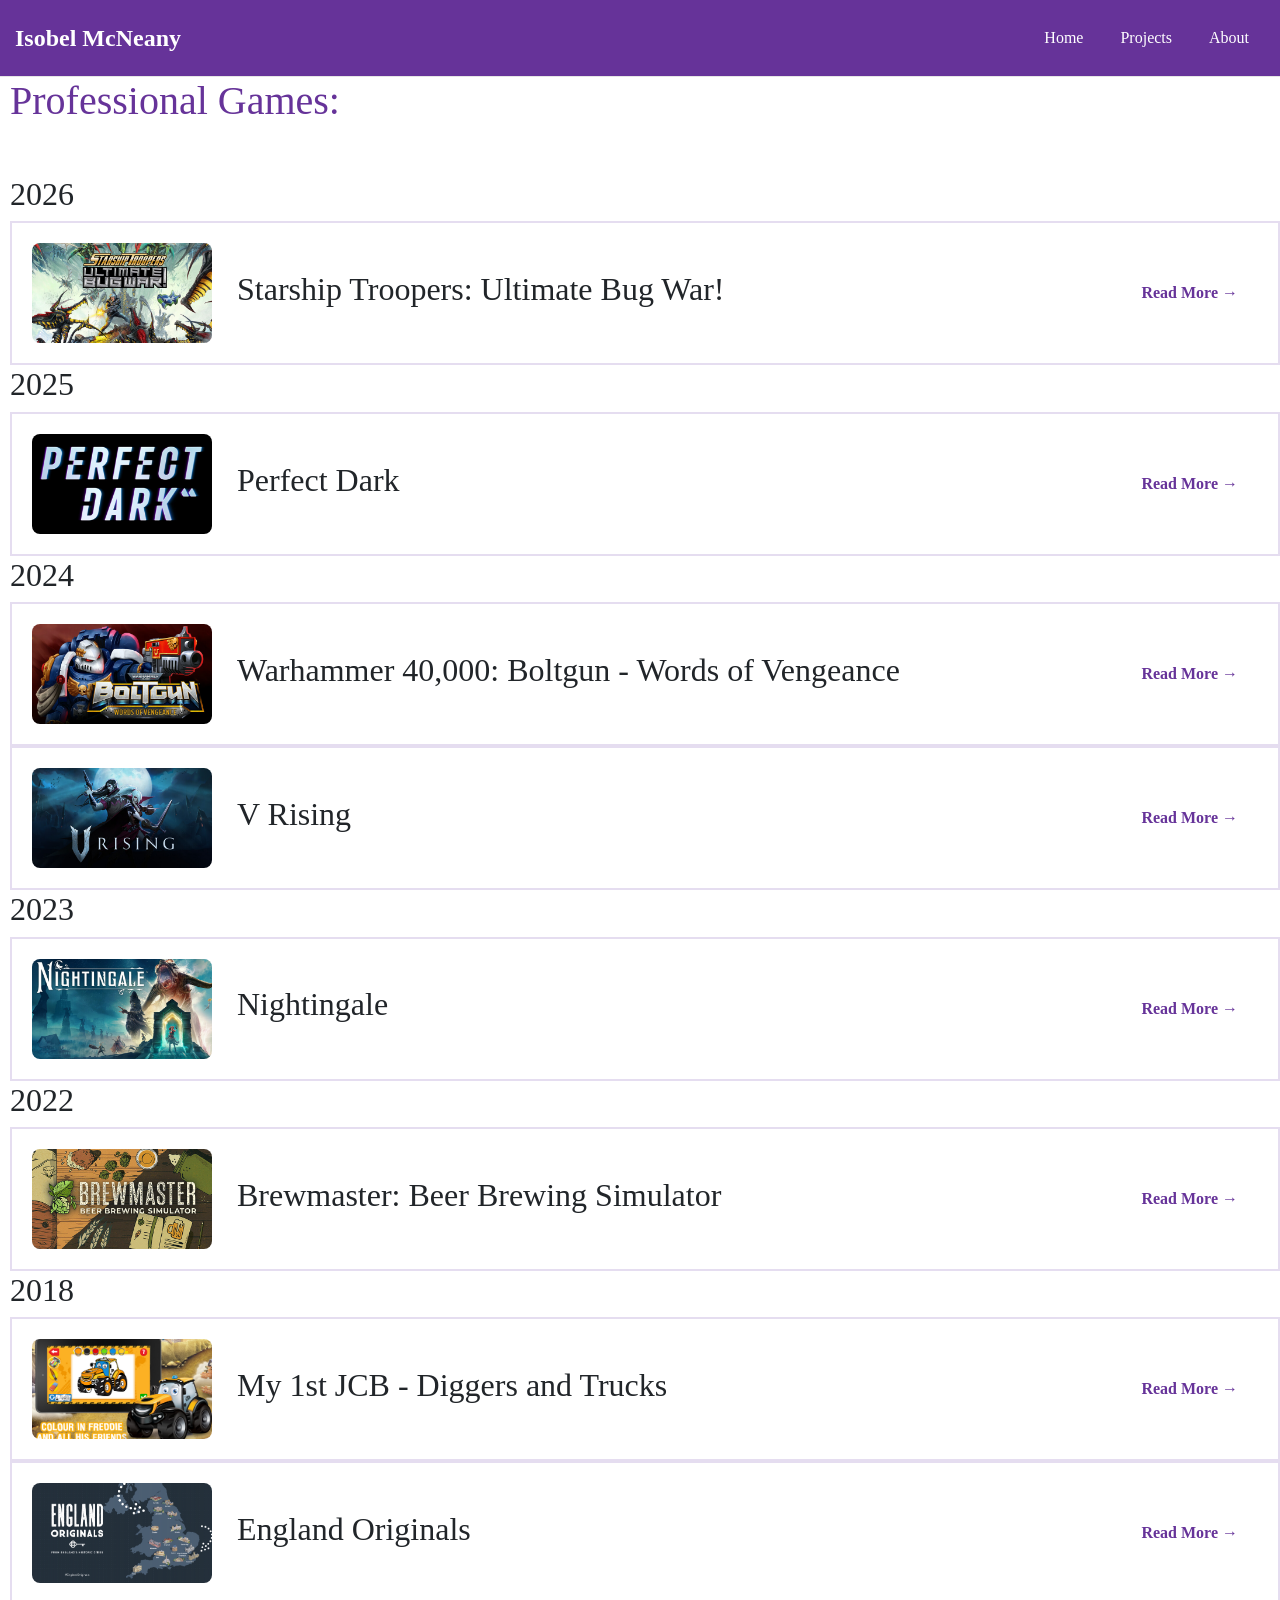
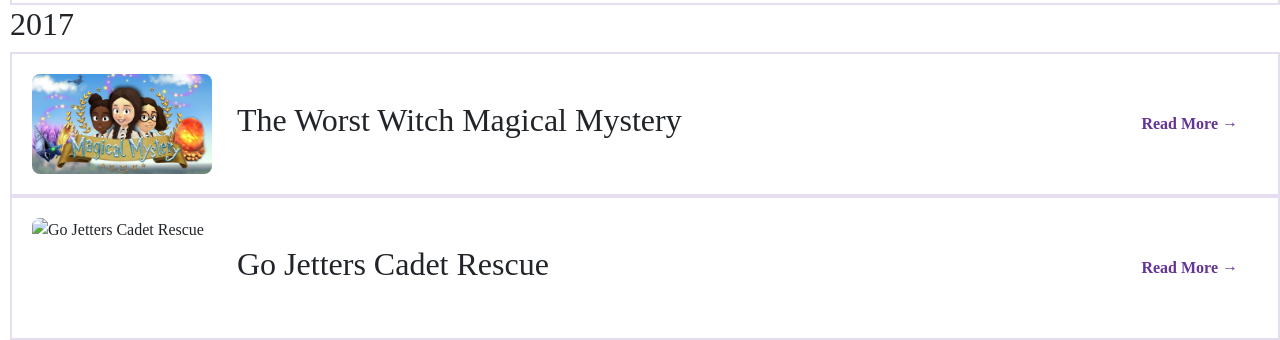
==== projects.html @ 50cb413b "Initial commit" ====
﻿<!DOCTYPE html>

<html lang="en">
<head>
    <meta charset="utf-8">

    <!-- http://getbootstrap.com/docs/5.3/ -->
    <link href="https://cdn.jsdelivr.net/npm/bootstrap@5.3.3/dist/css/bootstrap.min.css" rel="stylesheet" integrity="sha384-QWTKZyjpPEjISv5WaRU9OFeRpok6YctnYmDr5pNlyT2bRjXh0JMhjY6hW+ALEwIH" crossorigin="anonymous">
    <script src="https://cdn.jsdelivr.net/npm/bootstrap@5.3.3/dist/js/bootstrap.bundle.min.js" integrity="sha384-YvpcrYf0tY3lHB60NNkmXc5s9fDVZLESaAA55NDzOxhy9GkcIdslK1eN7N6jIeHz" crossorigin="anonymous"></script>

    <meta name="viewport" content="initial-scale=1, width=device-width">
    <link href="css/styles.css" rel="stylesheet">

    <title>Isobel McNeany Portfolio</title>

</head>

<body>

    <nav class="navbar">

        <div class="NavTitle"> <a href="index.html">Isobel McNeany </a></div>

        <div class="nav-links">
            <a href="index.html" class="nav-button">Home</a>
            <a class="nav-button" href="projects.html">Projects</a>
            <a href="about.html" class="nav-button">About</a>
        </div>
    </nav>

    <main>
        <div class="projects">
            <h1>Professional Games:</h1>

            <h2>2026</h2>

            <a href="Projects/STUBW.html" class="small-project">
                <!--box on right with logo/image then tile -->
                <img src="ProjectImages/STUBMain.jpg" alt="Starship Troopers: Ultimate Bug War">
                <div class="small-project-info">
                    <h2>Starship Troopers: Ultimate Bug War!</h2>
                    <span>Read More →</span>
                </div>
            </a>

            <h2>2025</h2>

            <a href="Projects/PerfectDark.html" class="small-project">
                <img src="ProjectImages/PerfectDarkMain.jpg" alt="Perfect Dark">
                <div class="small-project-info">
                    <h2>Perfect Dark</h2>
                    <span>Read More →</span>
                </div>
            </a>

            <h2>2024</h2>
            <a href="Projects/BoltgunWords.html" class="small-project">
                <img src="ProjectImages/WOVMain.jpg" alt="Warhammer 40,000: Boltgun - Words of Vengeance">
                <div class="small-project-info">
                    <h2>Warhammer 40,000: Boltgun - Words of Vengeance</h2>
                    <span>Read More →</span>
                </div>
            </a>

            <a href="Projects/VRising.html" class="small-project">
                <img src="ProjectImages/VRisingMain.jpg" alt="V Rising">
                <div class="small-project-info">
                    <h2>V Rising</h2>
                    <span>Read More →</span>
                </div>
            </a>

            <h2>2023</h2>
            <a href="Projects/Nightingale.html" class="small-project">
                <img src="ProjectImages/NightingaleMain.jpg" alt="Nightingale">
                <div class="small-project-info">
                    <h2>Nightingale</h2>
                    <span>Read More →</span>
                </div>
            </a>

            <h2>2022</h2>

            <a href="Projects/Brewmaster.html" class="small-project">
                <img src="ProjectImages/BrewmasterMain.jpg" alt="brewmaster">
                <div class="small-project-info">
                    <h2>Brewmaster: Beer Brewing Simulator</h2>
                    <span>Read More →</span>
                </div>
            </a>

            <h2>2018</h2>
            <a href="Projects/JCB.html" class="small-project">
                <img src="ProjectImages/MyFirstJCBMain.jpg" alt="My 1st JCB - Diggers and Trucks">
                <div class="small-project-info">
                    <h2>My 1st JCB - Diggers and Trucks</h2>
                    <span>Read More →</span>
                </div>
            </a>

            <a href="Projects/EnglandOriginals.html" class="small-project">
                <img src="ProjectImages/EnglandOriginals.png" alt="England Originals">
                <div class="small-project-info">
                    <h2>England Originals</h2>
                    <span>Read More →</span>
                </div>
            </a>

            <h2>2017</h2>
            <a href="Projects/WorstWitch.html" class="small-project">
                <img src="ProjectImages/WorstWitchMain.jpg" alt="The Worst Witch Magical Mystery">
                <div class="small-project-info">
                    <h2>The Worst Witch Magical Mystery</h2>
                    <span>Read More →</span>
                </div>
            </a>
            <a href="Projects/GoJetters.html" class="small-project">
                <img src="ProjectImages/GoJettersMain.jpg" alt="Go Jetters Cadet Rescue">
                <div class="small-project-info">
                    <h2>Go Jetters Cadet Rescue</h2>
                    <span>Read More →</span>
                </div>
            </a>

        </div>

        
    </main>
</body>

</html>
---- css/styles.css ----
body {
    font-family:'Cascadia Mono';
    background-color: white;
    display: flex;
    flex-direction: column;
    min-height: 100vh;
}

main {
   
}

/* Navbar */
.navbar {
    width: 100%;
    display: flex;
    justify-content: space-between;
    align-items: center;
    padding: 20px 15px;
    background-color: rebeccapurple;
    border-bottom: 1px solid #e5e5e5;
    z-index: 1000;

}

/* Title*/
.NavTitle a{
    font-size: 24px;
    font-weight: 700;
    color: white;
    text-decoration: none;
}


/* Navigation links */ 
.nav-links {
    display: flex;
    align-items: center;
    gap: 5px;
}

/* Nav buttons */
.nav-button {
    display: flex;
    align-items: center;
    justify-content: center;
    border: none;
    background-color: transparent;
    color: white;
    text-decoration: none;
    font-size: 16px;
    cursor: pointer;
    padding: 2px 15px 2px 15px;
    border: 1px solid rebeccapurple;
}

/* Button hover */
.nav-button:hover {
    background-color: dodgerblue;
    border: 1px solid darkblue;
}

.dropdown {
    position: relative;
}

/* Dropdown menu */
.dropdown-menu {
    display: none;
    position: absolute;
    background-color: whitesmoke;
    border: 1px solid;
    border-color: lightgrey;
    border-radius: 0;
    box-shadow: 0 0px 0px rgba(0, 0, 0, 0.08);
    padding:0;
}

/*Dropdown list container*/
.dropdown-menu ul {
    list-style: none;
    padding: 0;
    margin: 0;
}

/*Dropdown links*/
.dropdown-menu a{
    display: block;
    text-decoration:none;
    color: darkslategray;
    text-align:center;
 
}

/* Show dropdown when hovering */ 
.dropdown:hover .dropdown-menu {
    display: block;
}
.dropdown-menu li:hover {
    background-color: dodgerblue;
    border: 1px solid darkblue;
}

/* Dropdown hover */ 
.dropdown-menu a:hover {
    color: black;
}

/*footer*/
.footer {
    margin-top: auto;
    border-top: 1px solid #e5e5e5;
     display: flex;
    justify-content: space-between;
    align-items: center;
    padding: 20px 50px;
    background-color: #ffffff;
}

.hero-content {
    width: 100%;
    padding: 10px 10px 20px 10px;
    text-align: center;
    background-image: url("../ProjectImages/Particles_06.png");
    background-size: cover;
    /* background: linear-gradient( 135deg, #FFFFFF 0%, #F1EAF8 100% );*/
}

.hero-content-titles::before,
.hero-content-titles::after {
    content: "";
    position: absolute;
    left: 35%;
    right: 35%;
    height: 1px;
    background-color: black;
}
.hero-content-titles{
    padding: 20px;
}
.hero-content-titles h2{
    color:mediumblue;
}

.hero-content p {
    padding: 15px;
}

.button {
    background-color: rebeccapurple;
    color: white;
    border: 2px solid #111;
    border-radius: 15px;
    text-decoration: none;
    font-size: 20px;
    font-weight: 400;
    cursor: pointer;
}

.button:hover {
    background-color: #4B2470;
}

.centre-main-button {
    width:auto;
    padding: 14px 20px;
   
}

/*main body button positioned on the right*/
.main-button {
    display: block;
    width: 300px;
    margin-left: auto;
    margin-right: 25px;
    padding: 14px 20px;
    text-align: center;
    font-size: 16px;
}


/*main project constainer for all the projects*/
.projects {
    justify-content: space-between;
    margin-left: 10px;
}

/*main project constainer */
.project-container {
    width: 100%;
    color: white;
}

.project-card {
    overflow: hidden;
    background-repeat: no-repeat;
    background-position: center;
    background-size: cover;
    position: relative;
    aspect-ratio: 1920/620;
    width: 100%;
    transition: height 0.2s ease;

}

.project-container1 {
    background-image: linear-gradient(rgba(0, 0, 0, 0.5), rgba(0, 0, 0, 0.5)), url("../ProjectImages/STUBHeader.jpg");
    height: 300px;
}

.project-container1:hover {
    background-image: linear-gradient(rgba(0, 0, 0, 0.25), rgba(0, 0, 0, 0.25)), url("../ProjectImages/STUBHeader.jpg");
    height: 300px;
}

.project-container2 {
    background-image: linear-gradient(rgba(0, 0, 0, 0.5), rgba(0, 0, 0, 0.5)), url("../ProjectImages/WOVHeader.jpg");
    height: 300px;
}

.project-container2:hover {
    background-image: linear-gradient(rgba(0, 0, 0, 0.25), rgba(0, 0, 0, 0.25)), url("../ProjectImages/WOVHeader.jpg");
    height: 300px;
}

.project-container3 {
    background-image: linear-gradient(rgba(0, 0, 0, 0.5), rgba(0, 0, 0, 0.5)), url("../ProjectImages/VrisingHeader.jpg");
    height: 300px;
}

.project-container3:hover {
    background-image: linear-gradient(rgba(0, 0, 0, 0.25), rgba(0, 0, 0, 0.25)), url("../ProjectImages/VrisingHeader.jpg");
    height: 300px;
}

.Project-Button-Container {
    display: flex;
    justify-content: center;
    margin: 15px;
}

.project-info {
    padding: 20px;
}

.project-info a{
    position: absolute;
    bottom: 20px;
    right: 20px;
}

/*------Projects ------- */
.projects h1 {
    color: rebeccapurple;
    margin-bottom: 50px;
}

.small-project {
    display: flex;
    align-items: center;
    gap: 25px;
    padding: 20px;
    background-color: white;
    border: 2px solid #e5ddf0;

    transition: 0.2s ease;
    text-decoration: none;
    color: inherit;
}


.small-project:hover {
    border-color: rebeccapurple;
    background-color: whitesmoke;
}

.small-project img {
    width: 180px;
    height: 100px;
    object-fit: cover;
    border-radius: 8px;
}

.small-project-info {
    flex: 1;
    display: flex;
    align-items: center;
    justify-content: space-between;
}

.small-project-info h3 {
    margin: 0 0 15px 0;
    color: #222;
    font-size: 22px;
}

.small-project-info span {
    color: rebeccapurple;
    font-weight: bold;
    margin-right: 20px;
}

.small-project-info a:hover {
    color: #4B2470;
}

/*---Project Pages---*/

.project-page {
    margin: 0;
    
}

.project-page h1 {
    color: rebeccapurple;
    margin-bottom: 20px;
    text-align: center;
}

.project-detail {
    display: flex;
    justify-content: center;
    align-items: center;
}

.project-detail h3 {
    margin: 0;
    color: rebeccapurple;
}

.project-detail p {
    margin: 0;
    color: #666;
}

.project-page iframe {
    display: block;
    margin: 40px auto;
    max-width: 100%;
}

.description {
    max-width: 800px;
    margin: 30px auto;
    color: #666;
}

.project-page > h3 {
    margin-top: 40px;
    color: rebeccapurple;
    text-align: left;
}

.project-page > ul {
    padding-left: 20px;
    list-style-type:disc;
    justify-content: left;
}


.project-page > description {
    padding-left: 100px;
    justify-content: left;
}

.project-page img {
    display: block;
    margin: 0 auto;
    width: 560px;
    height: 315px;
}
.project-page a {
    text-decoration: none;
    color: rebeccapurple;
}

.project-page a:hover {
    color: #4B2470;
}

.play-now {
    display: flex;
    justify-content: center;
    align-items: center;
    gap: 25px;
    margin-top: 30px;
}

.play-now a {
    text-decoration: none;
    color: rebeccapurple;
}

.play-now a:hover {
    color: #4B2470;
}

.play-now h3 {
    margin: 0;
}
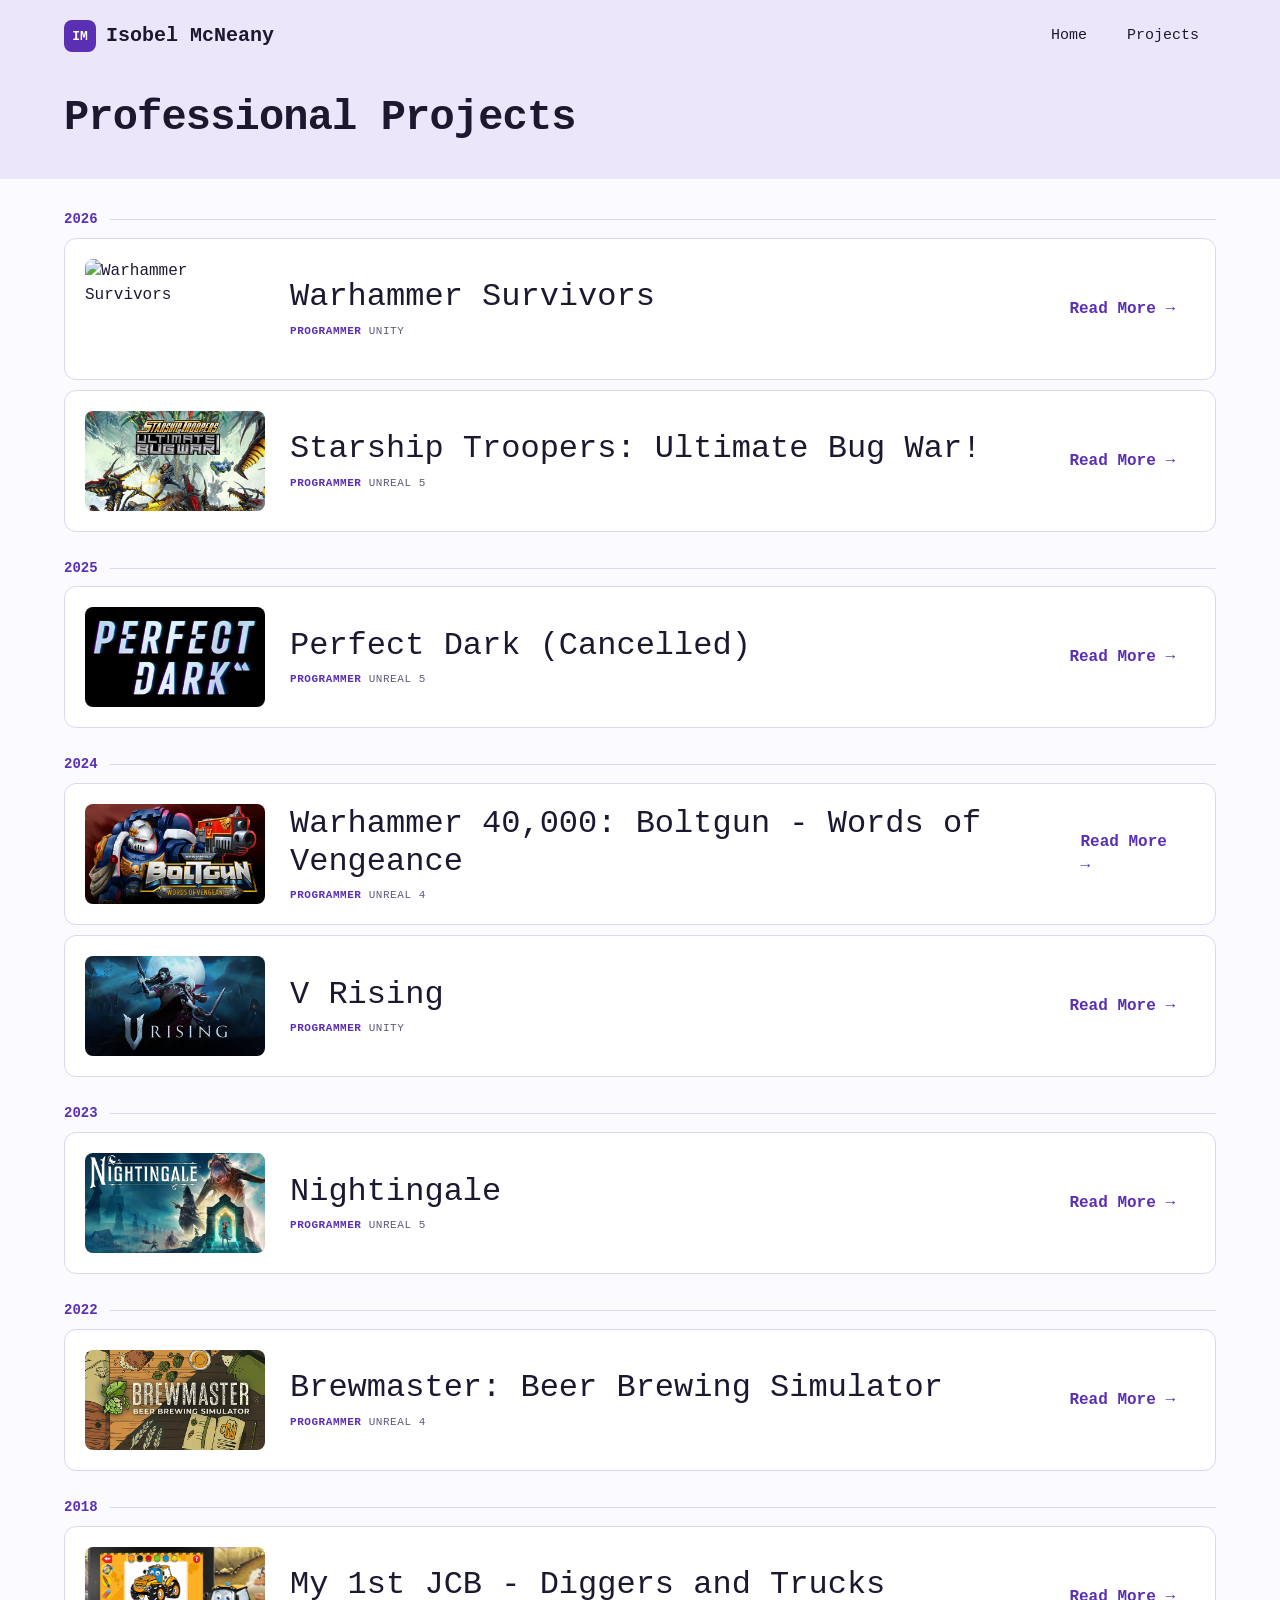
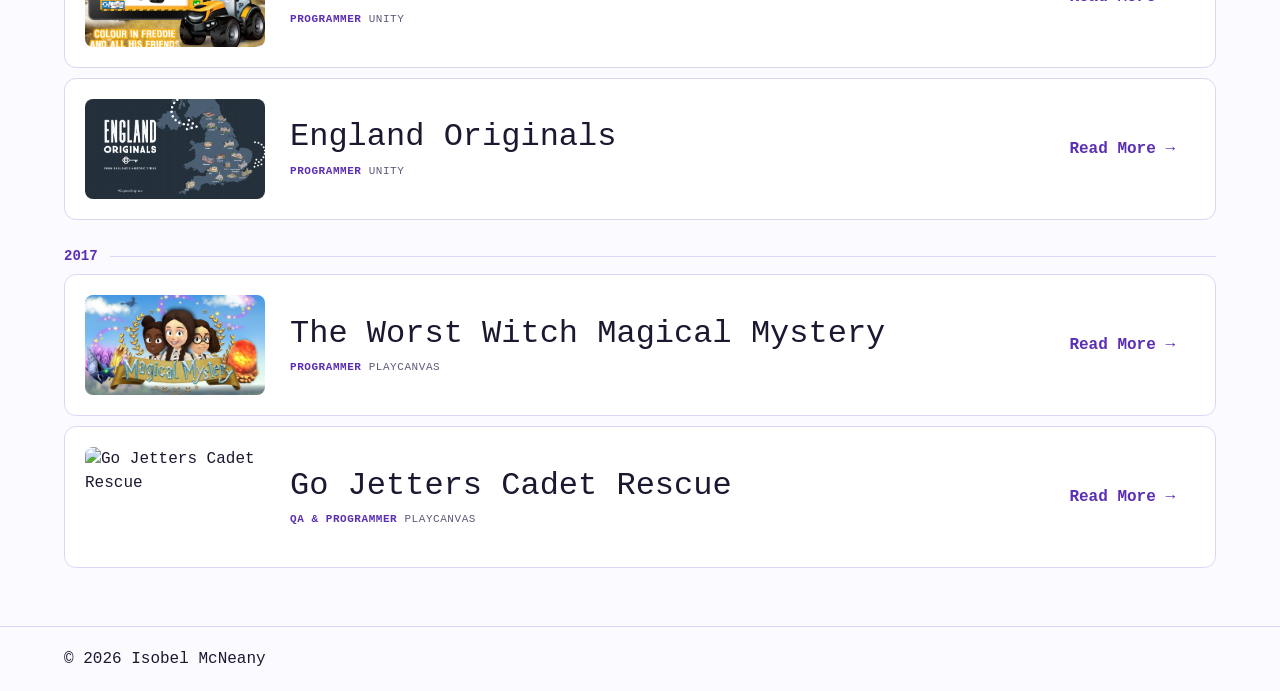
==== commit 71f1f62a: "Updated Css with new styling, updated home and projects page, added WS page" ====
--- a/projects.html
+++ b/projects.html
@@ -11,7 +11,7 @@
     <meta name="viewport" content="initial-scale=1, width=device-width">
     <link href="css/styles.css" rel="stylesheet">
 
-    <title>Isobel McNeany Portfolio</title>
+    <title>Projects - Isobel McNeany</title>
 
 </head>
 
@@ -24,21 +24,37 @@
         <div class="nav-links">
             <a href="index.html" class="nav-button">Home</a>
             <a class="nav-button" href="projects.html">Projects</a>
-            <a href="about.html" class="nav-button">About</a>
         </div>
     </nav>
 
     <main>
         <div class="projects">
-            <h1>Professional Games:</h1>
+            <h1>Professional Projects</h1>
 
             <h2>2026</h2>
 
+            <a href="Projects/Warhammersurvivors.html" class="small-project">
+                <!--box on right with logo/image then tile -->
+                <img src="ProjectImages/WarhammerSurvivorsMain.jpg" alt="Warhammer Survivors">
+                <div class="small-project-info">
+                    <div class="small-project-title">
+                        <h2>Warhammer Survivors</h2>
+                        <div class="project-meta">
+                            <span><b>Programmer</b> Unity</span>
+                        </div>
+                    </div>
+                    <span>Read More →</span>
+                </div>
+            </a>
             <a href="Projects/STUBW.html" class="small-project">
-                <!--box on right with logo/image then tile -->
                 <img src="ProjectImages/STUBMain.jpg" alt="Starship Troopers: Ultimate Bug War">
                 <div class="small-project-info">
-                    <h2>Starship Troopers: Ultimate Bug War!</h2>
+                    <div class="small-project-title">
+                        <h2>Starship Troopers: Ultimate Bug War!</h2>
+                        <div class="project-meta">
+                            <span><b>Programmer</b> Unreal 5</span>
+                        </div>
+                    </div>
                     <span>Read More →</span>
                 </div>
             </a>
@@ -48,7 +64,12 @@
             <a href="Projects/PerfectDark.html" class="small-project">
                 <img src="ProjectImages/PerfectDarkMain.jpg" alt="Perfect Dark">
                 <div class="small-project-info">
-                    <h2>Perfect Dark</h2>
+                    <div class="small-project-title">
+                        <h2>Perfect Dark (Cancelled)</h2>
+                        <div class="project-meta">
+                            <span><b>Programmer</b> Unreal 5</span>
+                        </div>
+                    </div>
                     <span>Read More →</span>
                 </div>
             </a>
@@ -57,7 +78,12 @@
             <a href="Projects/BoltgunWords.html" class="small-project">
                 <img src="ProjectImages/WOVMain.jpg" alt="Warhammer 40,000: Boltgun - Words of Vengeance">
                 <div class="small-project-info">
-                    <h2>Warhammer 40,000: Boltgun - Words of Vengeance</h2>
+                    <div class="small-project-title">
+                        <h2>Warhammer 40,000: Boltgun - Words of Vengeance</h2>
+                        <div class="project-meta">
+                            <span><b>Programmer</b> Unreal 4</span>
+                        </div>
+                    </div>
                     <span>Read More →</span>
                 </div>
             </a>
@@ -65,7 +91,12 @@
             <a href="Projects/VRising.html" class="small-project">
                 <img src="ProjectImages/VRisingMain.jpg" alt="V Rising">
                 <div class="small-project-info">
-                    <h2>V Rising</h2>
+                    <div class="small-project-title">
+                        <h2>V Rising</h2>
+                        <div class="project-meta">
+                            <span><b>Programmer</b> Unity</span>
+                        </div>
+                    </div>
                     <span>Read More →</span>
                 </div>
             </a>
@@ -74,7 +105,12 @@
             <a href="Projects/Nightingale.html" class="small-project">
                 <img src="ProjectImages/NightingaleMain.jpg" alt="Nightingale">
                 <div class="small-project-info">
-                    <h2>Nightingale</h2>
+                    <div class="small-project-title">
+                        <h2>Nightingale</h2>
+                        <div class="project-meta">
+                            <span><b>Programmer</b> Unreal 5</span>
+                        </div>
+                    </div>
                     <span>Read More →</span>
                 </div>
             </a>
@@ -82,9 +118,14 @@
             <h2>2022</h2>
 
             <a href="Projects/Brewmaster.html" class="small-project">
-                <img src="ProjectImages/BrewmasterMain.jpg" alt="brewmaster">
+                <img src="ProjectImages/BrewmasterMain.jpg" alt="Brewmaster: Beer Brewing Simulator">
                 <div class="small-project-info">
-                    <h2>Brewmaster: Beer Brewing Simulator</h2>
+                    <div class="small-project-title">
+                        <h2>Brewmaster: Beer Brewing Simulator</h2>
+                        <div class="project-meta">
+                            <span><b>Programmer</b> Unreal 4</span>
+                        </div>
+                    </div>
                     <span>Read More →</span>
                 </div>
             </a>
@@ -93,7 +134,12 @@
             <a href="Projects/JCB.html" class="small-project">
                 <img src="ProjectImages/MyFirstJCBMain.jpg" alt="My 1st JCB - Diggers and Trucks">
                 <div class="small-project-info">
-                    <h2>My 1st JCB - Diggers and Trucks</h2>
+                    <div class="small-project-title">
+                        <h2>My 1st JCB - Diggers and Trucks</h2>
+                        <div class="project-meta">
+                            <span><b>Programmer</b> Unity</span>
+                        </div>
+                    </div>
                     <span>Read More →</span>
                 </div>
             </a>
@@ -101,7 +147,12 @@
             <a href="Projects/EnglandOriginals.html" class="small-project">
                 <img src="ProjectImages/EnglandOriginals.png" alt="England Originals">
                 <div class="small-project-info">
-                    <h2>England Originals</h2>
+                    <div class="small-project-title">
+                        <h2>England Originals</h2>
+                        <div class="project-meta">
+                            <span><b>Programmer</b> Unity</span>
+                        </div>
+                    </div>
                     <span>Read More →</span>
                 </div>
             </a>
@@ -110,22 +161,36 @@
             <a href="Projects/WorstWitch.html" class="small-project">
                 <img src="ProjectImages/WorstWitchMain.jpg" alt="The Worst Witch Magical Mystery">
                 <div class="small-project-info">
-                    <h2>The Worst Witch Magical Mystery</h2>
+                    <div class="small-project-title">
+                        <h2>The Worst Witch Magical Mystery</h2>
+                        <div class="project-meta">
+                            <span><b>Programmer</b> PlayCanvas</span>
+                        </div>
+                    </div>
                     <span>Read More →</span>
                 </div>
             </a>
+
             <a href="Projects/GoJetters.html" class="small-project">
                 <img src="ProjectImages/GoJettersMain.jpg" alt="Go Jetters Cadet Rescue">
                 <div class="small-project-info">
-                    <h2>Go Jetters Cadet Rescue</h2>
+                    <div class="small-project-title">
+                        <h2>Go Jetters Cadet Rescue</h2>
+                        <div class="project-meta">
+                            <span><b>QA & Programmer</b> PlayCanvas</span>
+                        </div>
+                    </div>
                     <span>Read More →</span>
                 </div>
             </a>
 
         </div>
 
-        
     </main>
+
+    <footer>
+        <div class="footer"> © 2026 Isobel McNeany</div>
+    </footer>
 </body>
 
 </html>
--- a/css/styles.css
+++ b/css/styles.css
@@ -1,43 +1,74 @@
+/* store project theme colours in one place - use var(-- XX)*/
+:root {
+    --bg: #fbfaff;          /* page background */
+    --band: #ece6fb;        /* lilac band */
+    --panel: #ffffff;       /* white panels and pills */
+    --text: #1d1830;        /* main text */
+    --muted: #5f5878;       /* secondary text */
+    --accent: #5b2fb3;      /* purple accent */
+    --accent-dark: #47238f; /* accent hover */
+    --line: #ddd5f3;        /* borders */
+}
+
+/* Include padding and borders in element widths (Bootstrap did this on some pages only) */
+*,
+*::before,
+*::after {
+    box-sizing: border-box;
+}
 
 body {
-    font-family:'Cascadia Mono';
-    background-color: white;
+    margin: 0;
+    font-family: 'Cascadia Mono', monospace;
+    background-color: var(--bg);
+    color: var(--text);
     display: flex;
     flex-direction: column;
     min-height: 100vh;
-}
-
-main {
-   
 }
 
 /* Navbar */
 .navbar {
     width: 100%;
     display: flex;
+    flex-wrap: wrap;
+    gap: 12px;
     justify-content: space-between;
     align-items: center;
-    padding: 20px 15px;
-    background-color: rebeccapurple;
-    border-bottom: 1px solid #e5e5e5;
+    padding: 18px clamp(16px, 5vw, 64px);
+    background-color: var(--band);
     z-index: 1000;
-
-}
-
-/* Title*/
-.NavTitle a{
-    font-size: 24px;
+}
+
+/* Title with "IM" monogram */
+.NavTitle a {
+    display: flex;
+    align-items: center;
+    gap: 10px;
+    font-size: 20px;
     font-weight: 700;
+    color: var(--text);
+    text-decoration: none;
+}
+
+.NavTitle a::before {
+    content: "IM";
+    display: grid;
+    place-items: center;
+    width: 32px;
+    height: 32px;
+    border-radius: 8px;
+    background-color: var(--accent);
     color: white;
-    text-decoration: none;
-}
-
-
-/* Navigation links */ 
+    font-size: 13px;
+    font-weight: 700;
+}
+
+/* Navigation links */
 .nav-links {
     display: flex;
     align-items: center;
-    gap: 5px;
+    gap: 6px;
 }
 
 /* Nav buttons */
@@ -45,20 +76,23 @@
     display: flex;
     align-items: center;
     justify-content: center;
-    border: none;
     background-color: transparent;
-    color: white;
+    color: var(--text);
     text-decoration: none;
-    font-size: 16px;
+    font-size: 15px;
     cursor: pointer;
-    padding: 2px 15px 2px 15px;
-    border: 1px solid rebeccapurple;
-}
-
-/* Button hover */
-.nav-button:hover {
-    background-color: dodgerblue;
-    border: 1px solid darkblue;
+    padding: 6px 16px;
+    border: 1px solid transparent;
+    border-radius: 999px;
+    transition: background-color 0.2s ease, border-color 0.2s ease, color 0.2s ease;
+}
+
+/* Button hover*/
+.nav-button:hover,
+.nav-button.active {
+    background-color: var(--panel);
+    border-color: var(--line);
+    color: var(--accent);
 }
 
 .dropdown {
@@ -69,12 +103,11 @@
 .dropdown-menu {
     display: none;
     position: absolute;
-    background-color: whitesmoke;
-    border: 1px solid;
-    border-color: lightgrey;
-    border-radius: 0;
-    box-shadow: 0 0px 0px rgba(0, 0, 0, 0.08);
-    padding:0;
+    background-color: var(--panel);
+    border: 1px solid var(--line);
+    border-radius: 10px;
+    padding: 0;
+    overflow: hidden;
 }
 
 /*Dropdown list container*/
@@ -85,175 +118,283 @@
 }
 
 /*Dropdown links*/
-.dropdown-menu a{
+.dropdown-menu a {
     display: block;
-    text-decoration:none;
-    color: darkslategray;
-    text-align:center;
- 
-}
-
-/* Show dropdown when hovering */ 
+    text-decoration: none;
+    color: var(--text);
+    text-align: center;
+}
+
+/* Show dropdown when hovering */
 .dropdown:hover .dropdown-menu {
     display: block;
 }
+
 .dropdown-menu li:hover {
-    background-color: dodgerblue;
-    border: 1px solid darkblue;
-}
-
-/* Dropdown hover */ 
+    background-color: var(--band);
+}
+
+/* Dropdown hover */
 .dropdown-menu a:hover {
-    color: black;
+    color: var(--accent);
 }
 
 /*footer*/
 .footer {
     margin-top: auto;
-    border-top: 1px solid #e5e5e5;
-     display: flex;
+    border-top: 1px solid var(--line);
+    display: flex;
     justify-content: space-between;
     align-items: center;
-    padding: 20px 50px;
-    background-color: #ffffff;
-}
-
+    padding: 20px clamp(16px, 5vw, 64px);
+    background-color: var(--bg);
+}
+
+/* ---------- Hero---------- */
 .hero-content {
     width: 100%;
-    padding: 10px 10px 20px 10px;
-    text-align: center;
-    background-image: url("../ProjectImages/Particles_06.png");
-    background-size: cover;
-    /* background: linear-gradient( 135deg, #FFFFFF 0%, #F1EAF8 100% );*/
-}
-
-.hero-content-titles::before,
-.hero-content-titles::after {
-    content: "";
-    position: absolute;
-    left: 35%;
-    right: 35%;
-    height: 1px;
-    background-color: black;
-}
-.hero-content-titles{
-    padding: 20px;
-}
-.hero-content-titles h2{
-    color:mediumblue;
+    padding: 32px clamp(16px, 5vw, 64px) 110px;
+    text-align: left;
+    background-color: var(--band);
+}
+
+.hero-content > * {
+    max-width: 760px;
+}
+
+.hero-content-titles {
+    padding: 0;
+}
+
+.hero-content-titles h1 {
+    font-size: clamp(34px, 5.5vw, 56px);
+    font-weight: 800;
+    line-height: 1.05;
+    margin: 0 0 8px;
+}
+
+.hero-content-titles h2 {
+    color: var(--accent);
+    font-size: clamp(20px, 3vw, 28px);
+    margin: 0;
 }
 
 .hero-content p {
-    padding: 15px;
-}
-
+    padding: 0;
+    margin: 18px 0;
+    color: var(--muted);
+    max-width: 60ch;
+}
+
+/* tags */
+.hero-content ul {
+    margin: 0 0 8px;
+    padding: 0;
+    list-style: none;
+}
+
+.tagged {
+    display: inline-block;
+    margin: 0 4px 8px 0;
+    padding: 5px 14px;
+    font-size: 13px;
+    font-weight: 400;
+    line-height: 1.4;
+    color: var(--text);
+    background-color: var(--panel);
+    border: 1px solid var(--line);
+    border-radius: 999px;
+}
+
+/* ---------- Buttons ---------- */
 .button {
-    background-color: rebeccapurple;
+    display: inline-block;
+    background-color: var(--accent);
     color: white;
-    border: 2px solid #111;
-    border-radius: 15px;
+    border: 1px solid var(--accent);
+    border-radius: 999px;
     text-decoration: none;
-    font-size: 20px;
-    font-weight: 400;
+    font-size: 16px;
+    font-weight: 600;
     cursor: pointer;
+    transition: background-color 0.2s ease;
 }
 
 .button:hover {
-    background-color: #4B2470;
+    background-color: var(--accent-dark);
+    color: white;
 }
 
 .centre-main-button {
-    width:auto;
-    padding: 14px 20px;
-   
-}
-
-/*main body button positioned on the right*/
+    padding: 11px 22px;
+    margin-top: 12px;
+}
+
+/* Button on the project cards */
 .main-button {
-    display: block;
-    width: 300px;
-    margin-left: auto;
-    margin-right: 25px;
-    padding: 14px 20px;
-    text-align: center;
-    font-size: 16px;
-}
-
-
-/*main project constainer for all the projects*/
-.projects {
-    justify-content: space-between;
-    margin-left: 10px;
-}
-
-/*main project constainer */
+    display: inline-block;
+    margin-top: 10px;
+    padding: 8px 16px;
+    font-size: 14px;
+    background-color: rgba(255, 255, 255, 0.15);
+    border-color: rgba(255, 255, 255, 0.6);
+}
+
+.main-button:hover {
+    background-color: white;
+    color: var(--accent);
+}
+
+/* ---------- Latest games: white panel overlapping the band ---------- */
+.hero + .projects {
+    position: relative;
+    display: grid;
+    grid-template-columns: 1fr;
+    gap: 16px;
+    margin: -72px clamp(16px, 5vw, 64px) 48px;
+    padding: 16px;
+    background-color: var(--panel);
+    border: 1px solid var(--line);
+    border-radius: 14px;
+    box-shadow: 0 30px 60px -40px rgba(59, 31, 138, 0.35);
+}
+
+.hero + .projects > h2 {
+    grid-column: 1 / -1;
+    margin: 4px 4px 0;
+    font-size: 13px;
+    font-weight: 600;
+    letter-spacing: 0.08em;
+    text-transform: uppercase;
+    color: var(--muted);
+}
+
+/* project container (one per game) */
 .project-container {
-    width: 100%;
+    min-width: 0;
     color: white;
 }
 
 .project-card {
+    position: relative;
+    display: flex;
+    align-items: flex-end;
+    height: 100%;
+    min-height: 360px;
     overflow: hidden;
+    border-radius: 10px;
     background-repeat: no-repeat;
     background-position: center;
     background-size: cover;
-    position: relative;
-    aspect-ratio: 1920/620;
+}
+
+.project-container1 {
+    background-image: linear-gradient(rgba(0, 0, 0, 0) 30%, rgba(0, 0, 0, 0.8)), url("../ProjectImages/STUBHeader.jpg");
+}
+
+.project-container1:hover {
+    background-image: linear-gradient(rgba(0, 0, 0, 0) 40%, rgba(0, 0, 0, 0.7)), url("../ProjectImages/STUBHeader.jpg");
+}
+
+.project-container2 {
+    background-image: linear-gradient(rgba(0, 0, 0, 0) 20%, rgba(0, 0, 0, 0.8)), url("../ProjectImages/WOVHeader.jpg");
+}
+
+.project-container2:hover {
+    background-image: linear-gradient(rgba(0, 0, 0, 0) 30%, rgba(0, 0, 0, 0.7)), url("../ProjectImages/WOVHeader.jpg");
+}
+
+.project-container3 {
+    background-image: linear-gradient(rgba(0, 0, 0, 0) 20%, rgba(0, 0, 0, 0.8)), url("../ProjectImages/warhammerSurvivorsHeader.jpg");
+}
+
+.project-container3:hover {
+    background-image: linear-gradient(rgba(0, 0, 0, 0) 30%, rgba(0, 0, 0, 0.7)), url("../ProjectImages/warhammerSurvivorsHeader.jpg");
+}
+
+.project-info {
     width: 100%;
-    transition: height 0.2s ease;
-
-}
-
-.project-container1 {
-    background-image: linear-gradient(rgba(0, 0, 0, 0.5), rgba(0, 0, 0, 0.5)), url("../ProjectImages/STUBHeader.jpg");
-    height: 300px;
-}
-
-.project-container1:hover {
-    background-image: linear-gradient(rgba(0, 0, 0, 0.25), rgba(0, 0, 0, 0.25)), url("../ProjectImages/STUBHeader.jpg");
-    height: 300px;
-}
-
-.project-container2 {
-    background-image: linear-gradient(rgba(0, 0, 0, 0.5), rgba(0, 0, 0, 0.5)), url("../ProjectImages/WOVHeader.jpg");
-    height: 300px;
-}
-
-.project-container2:hover {
-    background-image: linear-gradient(rgba(0, 0, 0, 0.25), rgba(0, 0, 0, 0.25)), url("../ProjectImages/WOVHeader.jpg");
-    height: 300px;
-}
-
-.project-container3 {
-    background-image: linear-gradient(rgba(0, 0, 0, 0.5), rgba(0, 0, 0, 0.5)), url("../ProjectImages/VrisingHeader.jpg");
-    height: 300px;
-}
-
-.project-container3:hover {
-    background-image: linear-gradient(rgba(0, 0, 0, 0.25), rgba(0, 0, 0, 0.25)), url("../ProjectImages/VrisingHeader.jpg");
-    height: 300px;
-}
+    padding: 20px;
+}
+
+.project-info h2 {
+    margin: 0 0 6px;
+    font-size: 26px;
+    font-weight: 700;
+    line-height: 1.2;
+    color: white;
+}
+
+.project-info p {
+    margin: 0;
+    max-width: 75ch;
+    font-size: 14px;
+    line-height: 1.5;
+    color: rgba(255, 255, 255, 0.85);
+}
+
+.project-meta {
+    display: flex;
+    flex-wrap: wrap;
+    gap: 4px 14px;
+    margin: 0 0 8px;
+    font-size: 11px;
+    letter-spacing: 0.05em;
+    text-transform: uppercase;
+    color: rgba(255, 255, 255, 0.9);
+}
+
+.project-meta b {
+    font-weight: 600;
+    color: #d4c2ff;
+}
+
+.project-meta span:empty {
+    display: none;
+}
+
 
 .Project-Button-Container {
+    grid-column: 1 / -1;
     display: flex;
     justify-content: center;
-    margin: 15px;
-}
-
-.project-info {
-    padding: 20px;
-}
-
-.project-info a{
-    position: absolute;
-    bottom: 20px;
-    right: 20px;
-}
-
-/*------Projects ------- */
-.projects h1 {
-    color: rebeccapurple;
-    margin-bottom: 50px;
+    margin: 4px 0 0;
+}
+
+/*------Projects page ------- */
+.projects {
+    padding: 0 clamp(16px, 5vw, 64px) 48px;
+}
+
+.projects > h1 {
+    margin: 0 calc(-1 * clamp(16px, 5vw, 64px)) 32px;
+    padding: 20px clamp(16px, 5vw, 64px) 36px;
+    background-color: var(--band);
+    color: var(--text);
+    font-size: clamp(28px, 4.5vw, 42px);
+    font-weight: 800;
+    letter-spacing: -0.02em;
+}
+
+.projects > h1 ~ h2 {
+    display: flex;
+    align-items: center;
+    gap: 12px;
+    margin: 28px 0 10px;
+    font-size: 14px;
+    font-weight: 700;
+    color: var(--accent);
+}
+
+.projects > h1 ~ h2::after {
+    content: "";
+    flex: 1;
+    height: 1px;
+    background-color: var(--line);
+}
+
+.projects > h1 + h2 {
+    margin-top: 0;
 }
 
 .small-project {
@@ -261,18 +402,18 @@
     align-items: center;
     gap: 25px;
     padding: 20px;
-    background-color: white;
-    border: 2px solid #e5ddf0;
-
+    margin-bottom: 10px;
+    background-color: var(--panel);
+    border: 1px solid var(--line);
+    border-radius: 12px;
     transition: 0.2s ease;
     text-decoration: none;
     color: inherit;
 }
 
-
 .small-project:hover {
-    border-color: rebeccapurple;
-    background-color: whitesmoke;
+    border-color: var(--accent);
+    background-color: var(--band);
 }
 
 .small-project img {
@@ -291,111 +432,259 @@
 
 .small-project-info h3 {
     margin: 0 0 15px 0;
-    color: #222;
+    color: var(--text);
     font-size: 22px;
 }
 
 .small-project-info span {
-    color: rebeccapurple;
+    color: var(--accent);
     font-weight: bold;
     margin-right: 20px;
 }
 
+/* Title with the Role / Engine line underneath */
+.small-project-title h2,
+.small-project-title h3 {
+    margin: 0 0 6px;
+}
+
+.small-project-info .project-meta {
+    margin: 0;
+    color: var(--muted);
+}
+
+.small-project-info .project-meta span {
+    margin-right: 0;
+    color: var(--muted);
+    font-weight: 400;
+}
+
+.small-project-info .project-meta b {
+    color: var(--accent);
+}
+
 .small-project-info a:hover {
-    color: #4B2470;
+    color: var(--accent-dark);
 }
 
 /*---Project Pages---*/
-
-.project-page {
-    margin: 0;
-    
-}
-
-.project-page h1 {
-    color: rebeccapurple;
-    margin-bottom: 20px;
-    text-align: center;
-}
-
-.project-detail {
-    display: flex;
-    justify-content: center;
-    align-items: center;
-}
-
-.project-detail h3 {
-    margin: 0;
-    color: rebeccapurple;
-}
-
-.project-detail p {
-    margin: 0;
-    color: #666;
-}
-
-.project-page iframe {
+.project-page a {
+    color: var(--accent);
+    text-decoration: none;
+}
+
+.project-page a:hover {
+    color: var(--accent-dark);
+    text-decoration: underline;
+}
+
+.project-header {
+    background-color: var(--band);
+    padding: 12px clamp(16px, 5vw, 64px) 36px;
+}
+
+.back-link {
     display: block;
-    margin: 40px auto;
+    font-size: 13px;
+    margin-bottom: 10px;
+}
+
+.project-page .back-link {
+    color: var(--muted);
+}
+
+.project-header h1 {
+    margin-top: 0;
+    margin-bottom: 0;
+    font-size: clamp(28px, 4.5vw, 42px);
+    font-weight: 800;
+    line-height: 1.1;
+    letter-spacing: -0.02em;
+    color: var(--text);
+}
+
+/* Sections stacked one above the other */
+.project-body {
+    display: flex;
+    flex-direction: column;
+    gap: 32px;
+    padding: 32px clamp(16px, 5vw, 64px) 56px;
+}
+
+.project-body h2,
+.project-facts h3,
+.play-now h3 {
+    margin: 0 0 10px;
+    font-size: 13px;
+    font-weight: 700;
+    letter-spacing: 0.08em;
+    text-transform: uppercase;
+    color: var(--accent);
+}
+
+.project-body p {
+    margin: 0 0 14px;
+    line-height: 1.7;
+}
+
+/* Facts card */
+.project-facts {
+    display: flex;
+    flex-direction: column;
+    gap: 16px;
+    padding: 20px;
+    background-color: var(--panel);
+    border: 1px solid var(--line);
+    border-radius: 14px;
+}
+
+.project-facts dl {
+    display: grid;
+    grid-template-columns: repeat(auto-fit, minmax(160px, 1fr));
+    gap: 14px 24px;
+    margin: 0;
+}
+
+.project-facts dt {
+    font-size: 11px;
+    letter-spacing: 0.06em;
+    text-transform: uppercase;
+    color: var(--muted);
+}
+
+.project-facts dd {
+    margin: 2px 0 0;
+}
+
+.project-facts .role {
+    font-weight: 700;
+}
+
+.project-tools {
+    padding-top: 16px;
+    border-top: 1px solid var(--line);
+}
+
+.project-facts ul,
+.store-links {
+    display: flex;
+    flex-wrap: wrap;
+    gap: 6px;
+    margin: 0;
+    padding: 0;
+    list-style: none;
+}
+
+.project-facts li {
+    padding: 2px 12px;
+    font-size: 12px;
+    background-color: var(--bg);
+    border: 1px solid var(--line);
+    border-radius: 999px;
+}
+
+/* youtube video */
+.project-media {
+    order: 1;
+}
+
+.project-body > .play-now {
+    order: 2;
+}
+
+.project-media iframe {
+    display: block;
+    width: 100%;
+    height: auto;
+    aspect-ratio: 16 / 9;
+    border: 0;
+    border-radius: 12px;
+}
+
+.project-media img {
+    display: block;
+    width: auto;
+    height: auto;
     max-width: 100%;
-}
-
-.description {
-    max-width: 800px;
-    margin: 30px auto;
-    color: #666;
-}
-
-.project-page > h3 {
-    margin-top: 40px;
-    color: rebeccapurple;
-    text-align: left;
-}
-
-.project-page > ul {
-    padding-left: 20px;
-    list-style-type:disc;
-    justify-content: left;
-}
-
-
-.project-page > description {
-    padding-left: 100px;
-    justify-content: left;
-}
-
-.project-page img {
-    display: block;
+    max-height: 520px;
     margin: 0 auto;
-    width: 560px;
-    height: 315px;
-}
-.project-page a {
+    border-radius: 12px;
+}
+
+/* Contributions */
+.contributions {
+    display: flex;
+    flex-direction: column;
+    gap: 8px;
+    margin: 0;
+    padding: 0;
+    list-style: none;
+}
+
+.contributions li {
+    position: relative;
+    padding: 10px 14px 10px 34px;
+    background-color: var(--panel);
+    border: 1px solid var(--line);
+    border-radius: 10px;
+}
+
+.contributions li::before {
+    content: "▸";
+    position: absolute;
+    left: 14px;
+    color: var(--accent);
+}
+
+/* game links */
+.play-now {
+    display: flex;
+    flex-wrap: wrap;
+    align-items: center;
+    justify-content: space-between;
+    gap: 12px;
+    padding: 18px 20px;
+    background-color: var(--band);
+    border-radius: 14px;
+}
+
+.play-now h3 {
+    margin: 0;
+    font-size: 15px;
+    letter-spacing: 0;
+    text-transform: none;
+    color: var(--text);
+}
+
+.project-page .store-links a {
+    display: inline-block;
+    padding: 7px 14px;
+    font-size: 13px;
+    font-weight: 700;
+    color: var(--accent);
+    background-color: var(--panel);
+    border: 1px solid var(--line);
+    border-radius: 999px;
     text-decoration: none;
-    color: rebeccapurple;
-}
-
-.project-page a:hover {
-    color: #4B2470;
-}
-
-.play-now {
-    display: flex;
-    justify-content: center;
-    align-items: center;
-    gap: 25px;
-    margin-top: 30px;
-}
-
-.play-now a {
-    text-decoration: none;
-    color: rebeccapurple;
-}
-
-.play-now a:hover {
-    color: #4B2470;
-}
-
-.play-now h3 {
-    margin: 0;
-}
+}
+
+.project-page .store-links a:first-child {
+    color: white;
+    background-color: var(--accent);
+    border-color: var(--accent);
+}
+
+.project-page .store-links a[href]:hover {
+    color: white;
+    background-color: var(--accent-dark);
+    border-color: var(--accent-dark);
+}
+
+/* play now buttons with no valid link */
+.project-page .store-links a:not([href]) {
+    color: var(--muted);
+    background-color: transparent;
+    border-style: dashed;
+    font-weight: 400;
+}
+
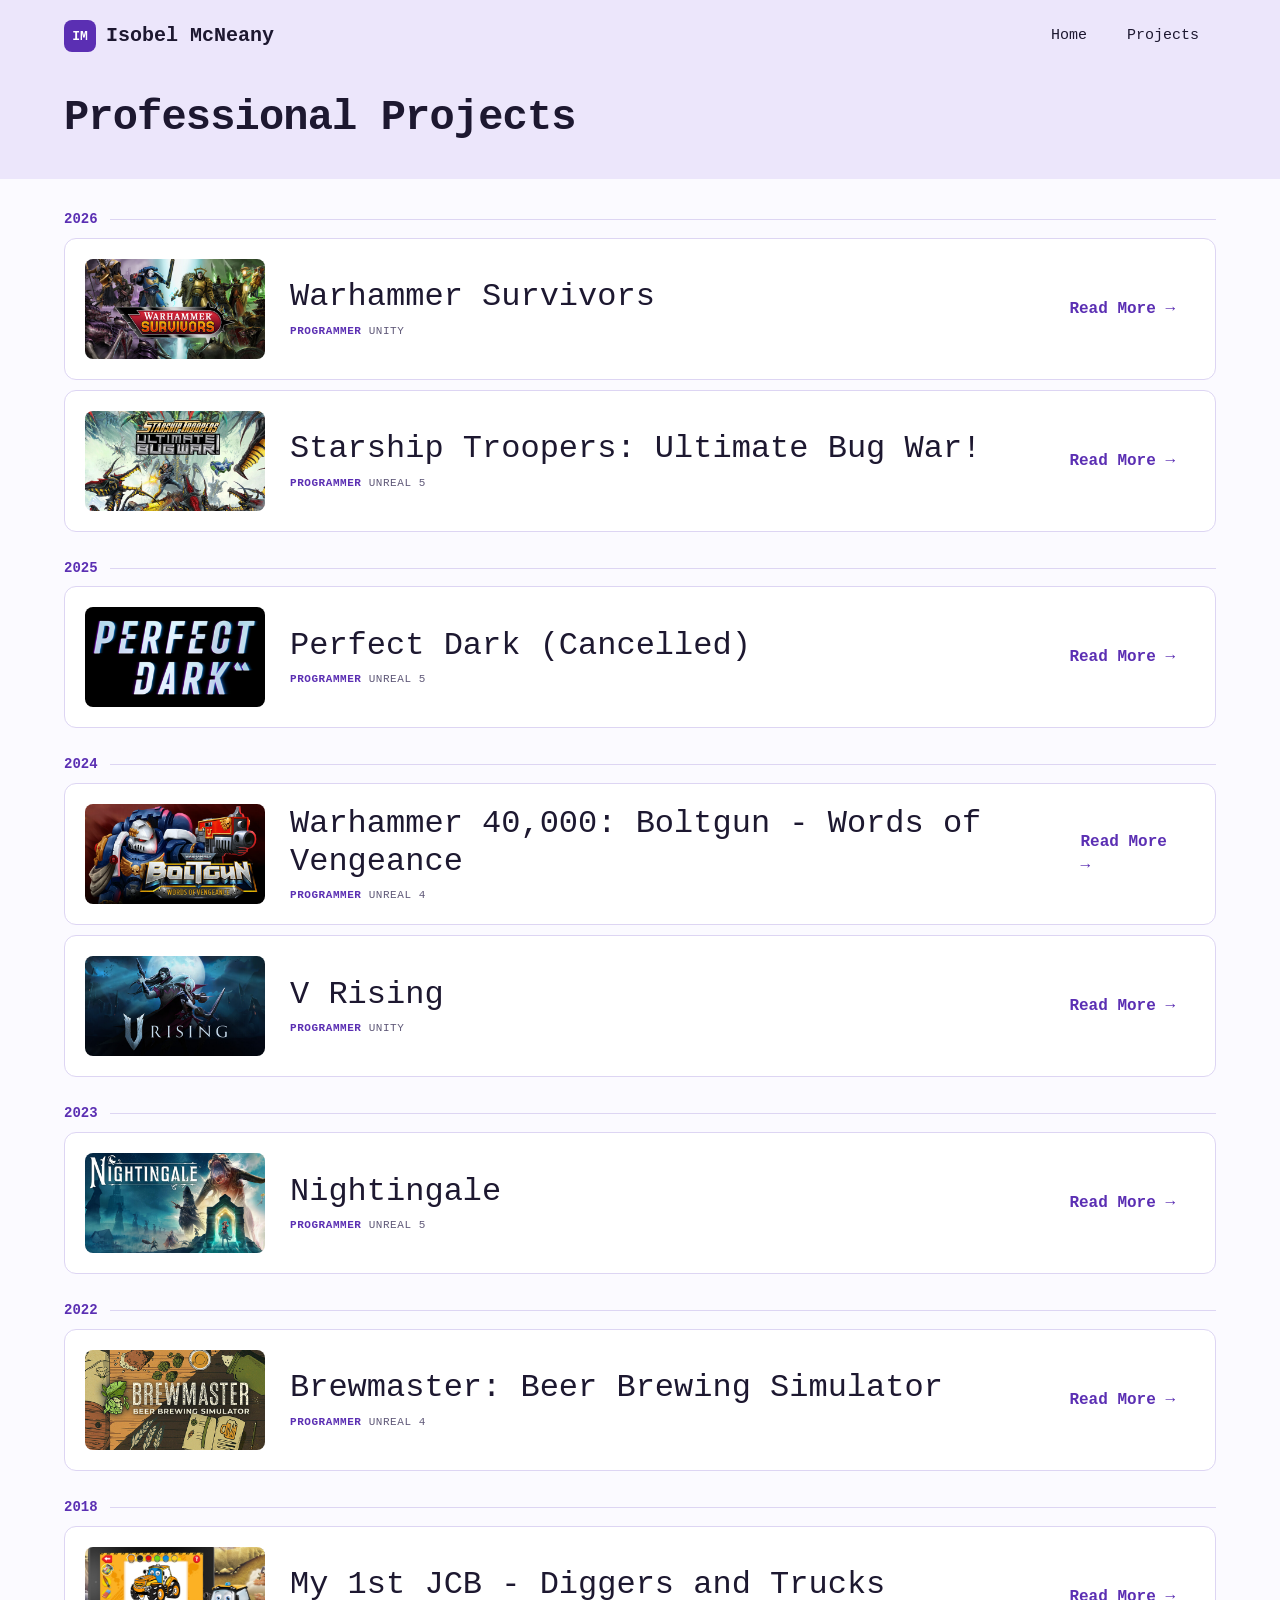
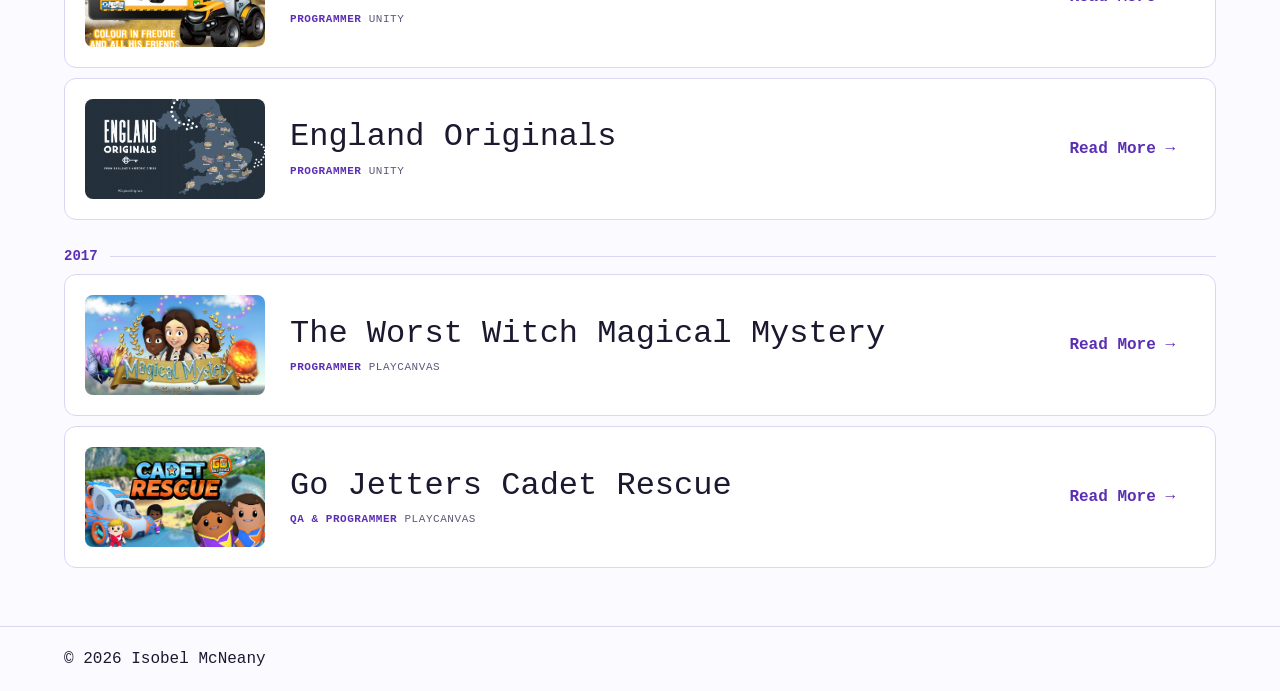
==== commit 8754dc02: "Fixed images refs to match file case exactly" ====
--- a/projects.html
+++ b/projects.html
@@ -35,7 +35,7 @@
 
             <a href="Projects/Warhammersurvivors.html" class="small-project">
                 <!--box on right with logo/image then tile -->
-                <img src="ProjectImages/WarhammerSurvivorsMain.jpg" alt="Warhammer Survivors">
+                <img src="ProjectImages/warhammerSurvivorsMain.jpg" alt="Warhammer Survivors">
                 <div class="small-project-info">
                     <div class="small-project-title">
                         <h2>Warhammer Survivors</h2>
@@ -172,7 +172,7 @@
             </a>
 
             <a href="Projects/GoJetters.html" class="small-project">
-                <img src="ProjectImages/GoJettersMain.jpg" alt="Go Jetters Cadet Rescue">
+                <img src="ProjectImages/GojettersMain.jpg" alt="Go Jetters Cadet Rescue">
                 <div class="small-project-info">
                     <div class="small-project-title">
                         <h2>Go Jetters Cadet Rescue</h2>
--- a/css/styles.css
+++ b/css/styles.css
@@ -668,12 +668,6 @@
     text-decoration: none;
 }
 
-.project-page .store-links a:first-child {
-    color: white;
-    background-color: var(--accent);
-    border-color: var(--accent);
-}
-
 .project-page .store-links a[href]:hover {
     color: white;
     background-color: var(--accent-dark);
